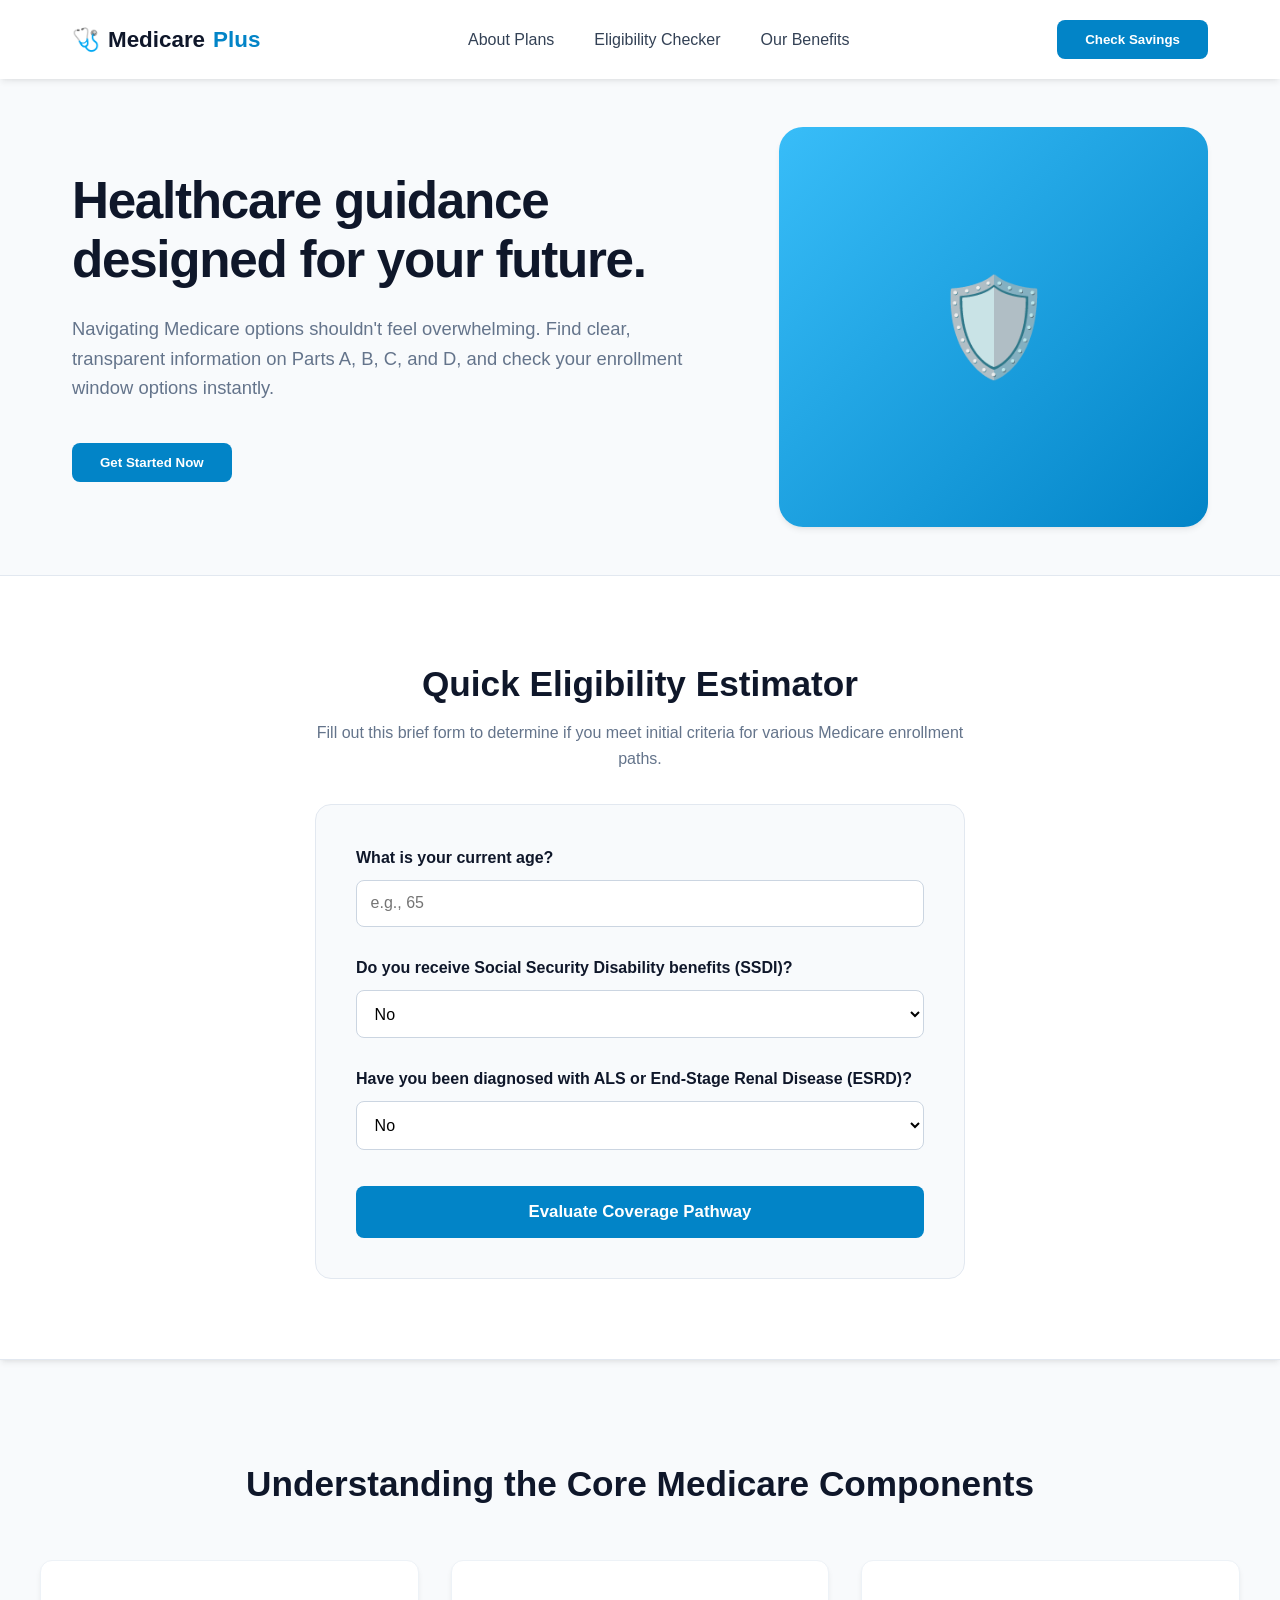
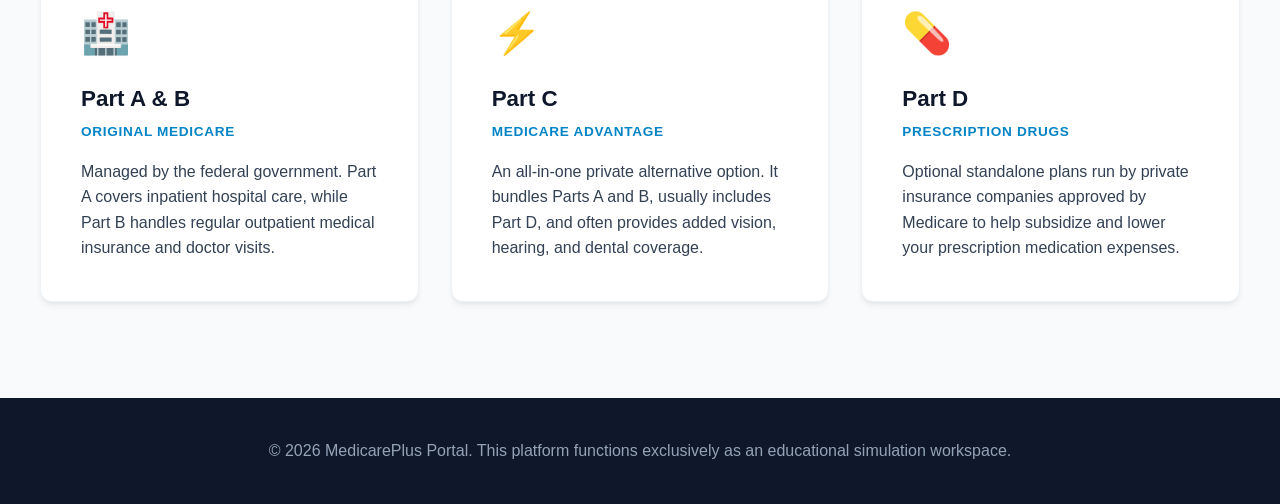
==== index.html @ ae429a63 "feat:initial medicare.pk project setup" ====
<!DOCTYPE html>
<html lang="en">
<head>
    <meta charset="UTF-8">
    <meta name="viewport" content="width=device-width, initial-scale=1.0">
    <title>MedicarePlus | Modern Healthcare Guidance</title>
    <link rel="stylesheet" href="./css/style.css">
</head>
<body>

    <header>
        <div class="nav-container">
            <div class="logo">
                <span class="icon">🩺</span> Medicare<span class="blue-text">Plus</span>
            </div>
            <nav>
                <ul class="nav-links">
                    <li><a href="#about">About Plans</a></li>
                    <li><a href="#checker">Eligibility Checker</a></li>
                    <li><a href="#services">Our Benefits</a></li>
                </ul>
            </nav>
            <button class="cta-btn header-btn" id="navCtaBtn">Check Savings</button>
        </div>
    </header>

    <main>
        <section class="hero" id="about">
            <div class="hero-container">
                <div class="hero-content">
                    <h1>Healthcare guidance designed for your future.</h1>
                    <p>Navigating Medicare options shouldn't feel overwhelming. Find clear, transparent information on Parts A, B, C, and D, and check your enrollment window options instantly.</p>
                    <button class="cta-btn" id="heroCtaBtn">Get Started Now</button>
                </div>
                <div class="hero-image-pane">
                    <div class="abstract-shield">🛡️</div>
                </div>
            </div>
        </section>

        <section class="checker-section" id="checker">
            <div class="container-sm">
                <h2>Quick Eligibility Estimator</h2>
                <p class="subtitle">Fill out this brief form to determine if you meet initial criteria for various Medicare enrollment paths.</p>
                
                <div class="form-card">
                    <form id="medicareForm">
                        <div class="form-group">
                            <label for="age">What is your current age?</label>
                            <input type="number" id="age" required min="1" max="120" placeholder="e.g., 65">
                        </div>
                        
                        <div class="form-group">
                            <label for="disability">Do you receive Social Security Disability benefits (SSDI)?</label>
                            <select id="disability">
                                <option value="no">No</option>
                                <option value="yes">Yes, for 24+ months</option>
                                <option value="recent">Yes, but less than 24 months</option>
                            </select>
                        </div>

                        <div class="form-group">
                            <label for="condition">Have you been diagnosed with ALS or End-Stage Renal Disease (ESRD)?</label>
                            <select id="condition">
                                <option value="no">No</option>
                                <option value="yes">Yes</option>
                            </select>
                        </div>

                        <button type="submit" class="cta-btn submit-btn">Evaluate Coverage Pathway</button>
                    </form>

                    <div id="resultBox" class="result-box"></div>
                </div>
            </div>
        </section>

        <section class="services" id="services">
            <div class="container">
                <h2 class="section-title">Understanding the Core Medicare Components</h2>
                <div class="services-grid">
                    <div class="card">
                        <div class="card-icon">🏥</div>
                        <h3>Part A & B</h3>
                        <p class="card-tag">Original Medicare</p>
                        <p>Managed by the federal government. Part A covers inpatient hospital care, while Part B handles regular outpatient medical insurance and doctor visits.</p>
                    </div>
                    <div class="card">
                        <div class="card-icon">⚡</div>
                        <h3>Part C</h3>
                        <p class="card-tag">Medicare Advantage</p>
                        <p>An all-in-one private alternative option. It bundles Parts A and B, usually includes Part D, and often provides added vision, hearing, and dental coverage.</p>
                    </div>
                    <div class="card">
                        <div class="card-icon">💊</div>
                        <h3>Part D</h3>
                        <p class="card-tag">Prescription Drugs</p>
                        <p>Optional standalone plans run by private insurance companies approved by Medicare to help subsidize and lower your prescription medication expenses.</p>
                    </div>
                </div>
            </div>
        </section>
    </main>

    <footer>
        <div class="footer-container">
            <p>&copy; 2026 MedicarePlus Portal. This platform functions exclusively as an educational simulation workspace.</p>
        </div>
    </footer>

    <script src="./js/main.js"></script>
</body>
</html>
---- css/style.css ----
/* Custom Global Properties */
:root {
    --primary: #0284c7;
    --primary-dark: #0369a1;
    --secondary: #0f172a;
    --accent: #38bdf8;
    --bg-light: #f8fafc;
    --white: #ffffff;
    --text-main: #334155;
    --text-muted: #64748b;
    --shadow: 0 4px 6px -1px rgba(0,0,0,0.07), 0 2px 4px -2px rgba(0,0,0,0.05);
    --transition: all 0.25s cubic-bezier(0.4, 0, 0.2, 1);
}

* {
    margin: 0;
    padding: 0;
    box-sizing: border-box;
    font-family: -apple-system, BlinkMacSystemFont, "Segoe UI", Roboto, Helvetica, Arial, sans-serif;
}

body {
    background-color: var(--bg-light);
    color: var(--text-main);
    line-height: 1.6;
    scroll-behavior: smooth;
}

/* Header & Navigation Layout */
header {
    background: var(--white);
    box-shadow: var(--shadow);
    position: sticky;
    top: 0;
    z-index: 1000;
}

.nav-container {
    max-width: 1200px;
    margin: 0 auto;
    display: flex;
    justify-content: space-between;
    align-items: center;
    padding: 1.25rem 2rem;
}

.logo {
    font-size: 1.4rem;
    font-weight: 700;
    color: var(--secondary);
    display: flex;
    align-items: center;
    gap: 0.5rem;
}

.blue-text {
    color: var(--primary);
}

.nav-links {
    display: flex;
    gap: 2.5rem;
    list-style: none;
}

.nav-links a {
    text-decoration: none;
    color: var(--text-main);
    font-weight: 500;
    transition: var(--transition);
}

.nav-links a:hover {
    color: var(--primary);
}

/* Button UI Definitions */
.cta-btn {
    background: var(--primary);
    color: var(--white);
    padding: 0.75rem 1.75rem;
    border-radius: 8px;
    text-decoration: none;
    font-weight: 600;
    transition: var(--transition);
    border: none;
    cursor: pointer;
}

.cta-btn:hover {
    background: var(--primary-dark);
    transform: translateY(-1px);
}

/* Hero Section Structural Grid */
.hero {
    max-width: 1200px;
    margin: 3rem auto;
    padding: 0 2rem;
}

.hero-container {
    display: grid;
    grid-template-columns: 1.2fr 0.8fr;
    gap: 4rem;
    align-items: center;
}

.hero-content h1 {
    font-size: 3.2rem;
    color: var(--secondary);
    line-height: 1.15;
    margin-bottom: 1.5rem;
    letter-spacing: -0.025em;
}

.hero-content p {
    font-size: 1.15rem;
    color: var(--text-muted);
    margin-bottom: 2.5rem;
}

.hero-image-pane {
    background: linear-gradient(135deg, var(--accent), var(--primary));
    border-radius: 24px;
    height: 400px;
    display: flex;
    justify-content: center;
    align-items: center;
    box-shadow: var(--shadow);
}

.abstract-shield {
    font-size: 6rem;
    user-select: none;
}

/* Tool Section Style Elements */
.checker-section {
    background: var(--white);
    padding: 5rem 2rem;
    box-shadow: var(--shadow);
    border-top: 1px solid #e2e8f0;
    border-bottom: 1px solid #e2e8f0;
}

.container-sm {
    max-width: 650px;
    margin: 0 auto;
    text-align: center;
}

.container-sm h2 {
    font-size: 2.2rem;
    color: var(--secondary);
    margin-bottom: 0.5rem;
}

.subtitle {
    color: var(--text-muted);
    margin-bottom: 2rem;
}

.form-card {
    background: var(--bg-light);
    padding: 2.5rem;
    border-radius: 16px;
    text-align: left;
    border: 1px solid #e2e8f0;
}

.form-group {
    margin-bottom: 1.75rem;
}

.form-group label {
    display: block;
    margin-bottom: 0.6rem;
    font-weight: 600;
    color: var(--secondary);
}

.form-group select, .form-group input {
    width: 100%;
    padding: 0.85rem;
    border: 1px solid #cbd5e1;
    border-radius: 8px;
    font-size: 1rem;
    background: var(--white);
    outline: none;
    transition: var(--transition);
}

.form-group select:focus, .form-group input:focus {
    border-color: var(--primary);
    box-shadow: 0 0 0 3px rgba(2, 132, 199, 0.15);
}

.submit-btn {
    width: 100%;
    padding: 1rem;
    font-size: 1.05rem;
    margin-top: 0.5rem;
}

/* Result Notifications */
.result-box {
    margin-top: 2rem;
    padding: 1.25rem;
    border-radius: 8px;
    display: none;
    font-size: 0.95rem;
    line-height: 1.5;
}

.result-success {
    background: #f0fdf4;
    color: #14532d;
    border-left: 4px solid #22c55e;
}

.result-notice {
    background: #fffbeb;
    color: #78350f;
    border-left: 4px solid #f59e0b;
}

/* Product Informational Display Card Components */
.services {
    padding: 6rem 2rem;
}

.container {
    max-width: 1200px;
    margin: 0 auto;
}

.section-title {
    text-align: center;
    font-size: 2.2rem;
    color: var(--secondary);
    margin-bottom: 3rem;
}

.services-grid {
    display: grid;
    grid-template-columns: repeat(auto-fit, minmax(300px, 1fr));
    gap: 2rem;
}

.card {
    background: var(--white);
    padding: 2.5rem;
    border-radius: 12px;
    box-shadow: var(--shadow);
    transition: var(--transition);
    border: 1px solid #edf2f7;
}

.card:hover {
    transform: translateY(-4px);
    box-shadow: 0 10px 15px -3px rgba(0,0,0,0.05);
}

.card-icon {
    font-size: 2.5rem;
    margin-bottom: 1rem;
}

.card h3 {
    font-size: 1.4rem;
    color: var(--secondary);
    margin-bottom: 0.25rem;
}

.card-tag {
    font-size: 0.85rem;
    font-weight: 600;
    color: var(--primary);
    text-transform: uppercase;
    letter-spacing: 0.05em;
    margin-bottom: 1rem;
}

/* Base Footer Section */
footer {
    background: var(--secondary);
    color: #94a3b8;
    text-align: center;
    padding: 2.5rem 2rem;
}

/* Media Query Responsiveness Rules */
@media (max-width: 900px) {
    .hero-container {
        grid-template-columns: 1fr;
        text-align: center;
    }
    .hero-image-pane {
        height: 280px;
        order: -1;
    }
    .hero-content h1 {
        font-size: 2.5rem;
    }
}

@media (max-width: 650px) {
    .nav-links, .header-btn {
        display: none;
    }
}
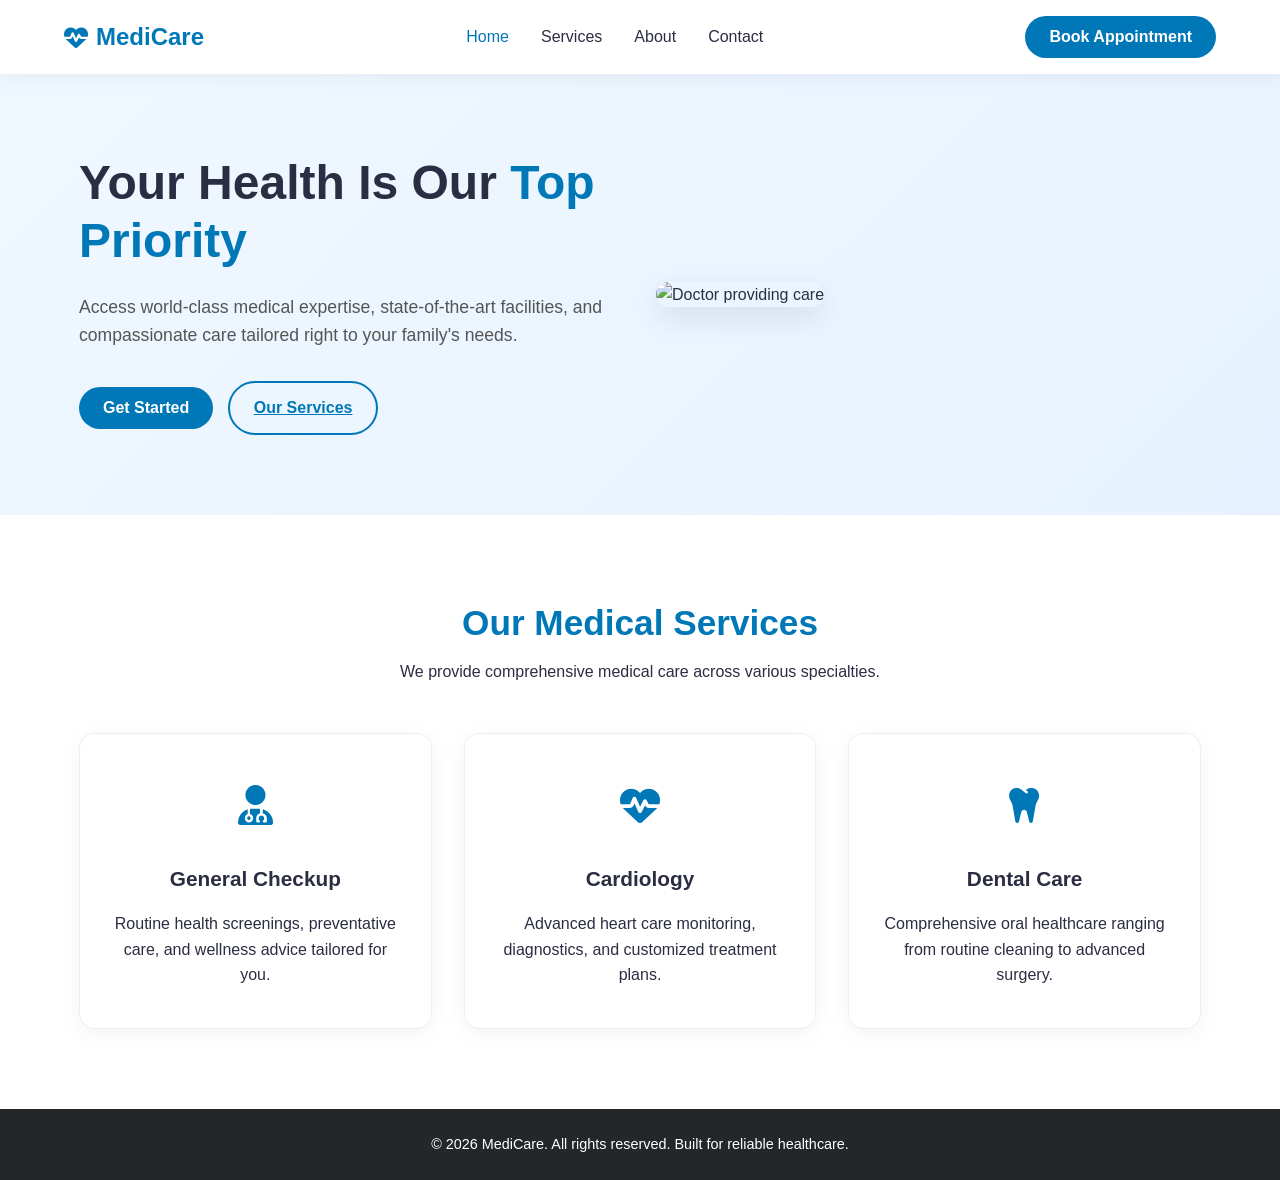
==== commit 9c433c82: "feat: completely updated website design and code" ====
--- a/index.html
+++ b/index.html
@@ -3,111 +3,118 @@
 <head>
     <meta charset="UTF-8">
     <meta name="viewport" content="width=device-width, initial-scale=1.0">
-    <title>MedicarePlus | Modern Healthcare Guidance</title>
+    <title>MediCare | Modern Healthcare Services</title>
     <link rel="stylesheet" href="./css/style.css">
+    <link rel="stylesheet" href="https://cdnjs.cloudflare.com/ajax/libs/font-awesome/6.4.0/css/all.min.css">
 </head>
 <body>
 
     <header>
-        <div class="nav-container">
+        <div class="navbar container">
             <div class="logo">
-                <span class="icon">🩺</span> Medicare<span class="blue-text">Plus</span>
+                <i class="fa-solid fa-heart-pulse"></i> <span>MediCare</span>
             </div>
             <nav>
                 <ul class="nav-links">
-                    <li><a href="#about">About Plans</a></li>
-                    <li><a href="#checker">Eligibility Checker</a></li>
-                    <li><a href="#services">Our Benefits</a></li>
+                    <li><a href="#home" class="active">Home</a></li>
+                    <li><a href="#services">Services</a></li>
+                    <li><a href="#about">About</a></li>
+                    <li><a href="#contact">Contact</a></li>
                 </ul>
             </nav>
-            <button class="cta-btn header-btn" id="navCtaBtn">Check Savings</button>
+            <button class="btn btn-primary open-modal-btn">Book Appointment</button>
+            <div class="menu-toggle" id="mobile-menu">
+                <i class="fa-solid fa-bars"></i>
+            </div>
         </div>
     </header>
 
-    <main>
-        <section class="hero" id="about">
-            <div class="hero-container">
-                <div class="hero-content">
-                    <h1>Healthcare guidance designed for your future.</h1>
-                    <p>Navigating Medicare options shouldn't feel overwhelming. Find clear, transparent information on Parts A, B, C, and D, and check your enrollment window options instantly.</p>
-                    <button class="cta-btn" id="heroCtaBtn">Get Started Now</button>
-                </div>
-                <div class="hero-image-pane">
-                    <div class="abstract-shield">🛡️</div>
+    <section id="home" class="hero">
+        <div class="container hero-grid">
+            <div class="hero-text">
+                <h1>Your Health Is Our <span class="highlight">Top Priority</span></h1>
+                <p>Access world-class medical expertise, state-of-the-art facilities, and compassionate care tailored right to your family's needs.</p>
+                <div class="hero-btns">
+                    <button class="btn btn-primary open-modal-btn">Get Started</button>
+                    <a href="#services" class="btn btn-secondary">Our Services</a>
                 </div>
             </div>
-        </section>
+            <div class="hero-image">
+                <img src="https://images.unsplash.com/photo-1576091160550-2173dba999ef?auto=format&fit=crop&w=600&q=80" alt="Doctor providing care">
+            </div>
+        </div>
+    </section>
 
-        <section class="checker-section" id="checker">
-            <div class="container-sm">
-                <h2>Quick Eligibility Estimator</h2>
-                <p class="subtitle">Fill out this brief form to determine if you meet initial criteria for various Medicare enrollment paths.</p>
-                
-                <div class="form-card">
-                    <form id="medicareForm">
-                        <div class="form-group">
-                            <label for="age">What is your current age?</label>
-                            <input type="number" id="age" required min="1" max="120" placeholder="e.g., 65">
-                        </div>
-                        
-                        <div class="form-group">
-                            <label for="disability">Do you receive Social Security Disability benefits (SSDI)?</label>
-                            <select id="disability">
-                                <option value="no">No</option>
-                                <option value="yes">Yes, for 24+ months</option>
-                                <option value="recent">Yes, but less than 24 months</option>
-                            </select>
-                        </div>
-
-                        <div class="form-group">
-                            <label for="condition">Have you been diagnosed with ALS or End-Stage Renal Disease (ESRD)?</label>
-                            <select id="condition">
-                                <option value="no">No</option>
-                                <option value="yes">Yes</option>
-                            </select>
-                        </div>
-
-                        <button type="submit" class="cta-btn submit-btn">Evaluate Coverage Pathway</button>
-                    </form>
-
-                    <div id="resultBox" class="result-box"></div>
+    <section id="services" class="services">
+        <div class="container">
+            <div class="section-title">
+                <h2>Our Medical Services</h2>
+                <p>We provide comprehensive medical care across various specialties.</p>
+            </div>
+            <div class="services-grid">
+                <div class="service-card">
+                    <div class="icon-box"><i class="fa-solid fa-user-doctor"></i></div>
+                    <h3>General Checkup</h3>
+                    <p>Routine health screenings, preventative care, and wellness advice tailored for you.</p>
+                </div>
+                <div class="service-card">
+                    <div class="icon-box"><i class="fa-solid fa-heart-pulse"></i></div>
+                    <h3>Cardiology</h3>
+                    <p>Advanced heart care monitoring, diagnostics, and customized treatment plans.</p>
+                </div>
+                <div class="service-card">
+                    <div class="icon-box"><i class="fa-solid fa-tooth"></i></div>
+                    <h3>Dental Care</h3>
+                    <p>Comprehensive oral healthcare ranging from routine cleaning to advanced surgery.</p>
                 </div>
             </div>
-        </section>
+        </div>
+    </section>
 
-        <section class="services" id="services">
-            <div class="container">
-                <h2 class="section-title">Understanding the Core Medicare Components</h2>
-                <div class="services-grid">
-                    <div class="card">
-                        <div class="card-icon">🏥</div>
-                        <h3>Part A & B</h3>
-                        <p class="card-tag">Original Medicare</p>
-                        <p>Managed by the federal government. Part A covers inpatient hospital care, while Part B handles regular outpatient medical insurance and doctor visits.</p>
-                    </div>
-                    <div class="card">
-                        <div class="card-icon">⚡</div>
-                        <h3>Part C</h3>
-                        <p class="card-tag">Medicare Advantage</p>
-                        <p>An all-in-one private alternative option. It bundles Parts A and B, usually includes Part D, and often provides added vision, hearing, and dental coverage.</p>
-                    </div>
-                    <div class="card">
-                        <div class="card-icon">💊</div>
-                        <h3>Part D</h3>
-                        <p class="card-tag">Prescription Drugs</p>
-                        <p>Optional standalone plans run by private insurance companies approved by Medicare to help subsidize and lower your prescription medication expenses.</p>
-                    </div>
+    <div class="modal-overlay" id="appointment-modal">
+        <div class="modal">
+            <div class="modal-header">
+                <h3>Book an Appointment</h3>
+                <button class="close-modal-btn">&times;</button>
+            </div>
+            <form id="appointment-form" class="modal-form">
+                <div class="form-group">
+                    <label for="name">Full Name</label>
+                    <input type="text" id="name" required placeholder="John Doe">
                 </div>
-            </div>
-        </section>
-    </main>
+                <div class="form-group">
+                    <label for="email">Email Address</label>
+                    <input type="email" id="email" required placeholder="john@example.com">
+                </div>
+                <div class="form-group">
+                    <label for="department">Select Department</label>
+                    <select id="department" required>
+                        <option value="">-- Choose a Department --</option>
+                        <option value="general">General Checkup</option>
+                        <option value="cardiology">Cardiology</option>
+                        <option value="dental">Dental Care</option>
+                    </select>
+                </div>
+                <div class="form-group">
+                    <label for="date">Preferred Date</label>
+                    <input type="date" id="date" required>
+                </div>
+                <button type="submit" class="btn btn-primary btn-block">Confirm Booking</button>
+            </form>
+        </div>
+    </div>
 
     <footer>
-        <div class="footer-container">
-            <p>&copy; 2026 MedicarePlus Portal. This platform functions exclusively as an educational simulation workspace.</p>
+        <div class="container footer-content">
+            <p>&copy; 2026 MediCare. All rights reserved. Built for reliable healthcare.</p>
         </div>
     </footer>
 
     <script src="./js/main.js"></script>
 </body>
-</html>+</html>
+
+
+
+
+
--- a/css/style.css
+++ b/css/style.css
@@ -1,245 +1,174 @@
-/* Custom Global Properties */
+/* --- Global Styles & Variables --- */
 :root {
-    --primary: #0284c7;
-    --primary-dark: #0369a1;
-    --secondary: #0f172a;
-    --accent: #38bdf8;
-    --bg-light: #f8fafc;
+    --primary-color: #0077b6;
+    --primary-hover: #03045e;
+    --secondary-color: #90e0ef;
+    --text-color: #2b2d42;
+    --light-bg: #f8f9fa;
     --white: #ffffff;
-    --text-main: #334155;
-    --text-muted: #64748b;
-    --shadow: 0 4px 6px -1px rgba(0,0,0,0.07), 0 2px 4px -2px rgba(0,0,0,0.05);
-    --transition: all 0.25s cubic-bezier(0.4, 0, 0.2, 1);
+    --transition: all 0.3s ease;
+    --box-shadow: 0 4px 20px rgba(0, 0, 0, 0.05);
 }
 
 * {
     margin: 0;
     padding: 0;
     box-sizing: border-box;
-    font-family: -apple-system, BlinkMacSystemFont, "Segoe UI", Roboto, Helvetica, Arial, sans-serif;
+}
+
+html {
+    scroll-behavior: smooth;
 }
 
 body {
-    background-color: var(--bg-light);
-    color: var(--text-main);
+    font-family: 'Segoe UI', Tahoma, Geneva, Verdana, sans-serif;
+    color: var(--text-color);
     line-height: 1.6;
-    scroll-behavior: smooth;
-}
-
-/* Header & Navigation Layout */
+    background-color: var(--white);
+}
+
+.container {
+    width: 90%;
+    max-width: 1200px;
+    margin: 0 auto;
+    padding: 0 15px;
+}
+
+/* --- Buttons --- */
+.btn {
+    display: inline-block;
+    padding: 0.75rem 1.5rem;
+    font-size: 1rem;
+    font-weight: 600;
+    border-radius: 30px;
+    border: none;
+    cursor: pointer;
+    transition: var(--transition);
+}
+
+.btn-primary {
+    background-color: var(--primary-color);
+    color: var(--white);
+}
+
+.btn-primary:hover {
+    background-color: var(--primary-hover);
+}
+
+.btn-secondary {
+    background-color: transparent;
+    color: var(--primary-color);
+    border: 2px solid var(--primary-color);
+    margin-left: 10px;
+}
+
+.btn-secondary:hover {
+    background-color: var(--primary-color);
+    color: var(--white);
+}
+
+.btn-block {
+    width: 100%;
+    margin-top: 10px;
+}
+
+/* --- Header & Navigation --- */
 header {
-    background: var(--white);
-    box-shadow: var(--shadow);
+    background-color: var(--white);
+    box-shadow: var(--box-shadow);
     position: sticky;
     top: 0;
     z-index: 1000;
 }
 
-.nav-container {
-    max-width: 1200px;
-    margin: 0 auto;
+.navbar {
     display: flex;
     justify-content: space-between;
     align-items: center;
-    padding: 1.25rem 2rem;
+    padding: 1rem 0;
 }
 
 .logo {
-    font-size: 1.4rem;
+    font-size: 1.5rem;
     font-weight: 700;
-    color: var(--secondary);
-    display: flex;
-    align-items: center;
-    gap: 0.5rem;
-}
-
-.blue-text {
-    color: var(--primary);
+    color: var(--primary-color);
+    display: flex;
+    align-items: center;
+    gap: 8px;
 }
 
 .nav-links {
     display: flex;
-    gap: 2.5rem;
     list-style: none;
+    gap: 2rem;
 }
 
 .nav-links a {
     text-decoration: none;
-    color: var(--text-main);
+    color: var(--text-color);
     font-weight: 500;
     transition: var(--transition);
 }
 
-.nav-links a:hover {
-    color: var(--primary);
-}
-
-/* Button UI Definitions */
-.cta-btn {
-    background: var(--primary);
-    color: var(--white);
-    padding: 0.75rem 1.75rem;
-    border-radius: 8px;
-    text-decoration: none;
-    font-weight: 600;
-    transition: var(--transition);
-    border: none;
+.nav-links a:hover, .nav-links a.active {
+    color: var(--primary-color);
+}
+
+.menu-toggle {
+    display: none;
+    font-size: 1.5rem;
     cursor: pointer;
 }
 
-.cta-btn:hover {
-    background: var(--primary-dark);
-    transform: translateY(-1px);
-}
-
-/* Hero Section Structural Grid */
+/* --- Hero Section --- */
 .hero {
-    max-width: 1200px;
-    margin: 3rem auto;
-    padding: 0 2rem;
-}
-
-.hero-container {
+    background: linear-gradient(135deg, #f0f8ff 0%, #e6f2ff 100%);
+    padding: 5rem 0;
+}
+
+.hero-grid {
     display: grid;
-    grid-template-columns: 1.2fr 0.8fr;
-    gap: 4rem;
-    align-items: center;
-}
-
-.hero-content h1 {
-    font-size: 3.2rem;
-    color: var(--secondary);
-    line-height: 1.15;
+    grid-template-columns: 1fr 1fr;
+    align-items: center;
+    gap: 2rem;
+}
+
+.hero-text h1 {
+    font-size: 3rem;
+    line-height: 1.2;
     margin-bottom: 1.5rem;
-    letter-spacing: -0.025em;
-}
-
-.hero-content p {
-    font-size: 1.15rem;
-    color: var(--text-muted);
-    margin-bottom: 2.5rem;
-}
-
-.hero-image-pane {
-    background: linear-gradient(135deg, var(--accent), var(--primary));
-    border-radius: 24px;
-    height: 400px;
-    display: flex;
-    justify-content: center;
-    align-items: center;
-    box-shadow: var(--shadow);
-}
-
-.abstract-shield {
-    font-size: 6rem;
-    user-select: none;
-}
-
-/* Tool Section Style Elements */
-.checker-section {
-    background: var(--white);
-    padding: 5rem 2rem;
-    box-shadow: var(--shadow);
-    border-top: 1px solid #e2e8f0;
-    border-bottom: 1px solid #e2e8f0;
-}
-
-.container-sm {
-    max-width: 650px;
-    margin: 0 auto;
-    text-align: center;
-}
-
-.container-sm h2 {
-    font-size: 2.2rem;
-    color: var(--secondary);
-    margin-bottom: 0.5rem;
-}
-
-.subtitle {
-    color: var(--text-muted);
+}
+
+.hero-text .highlight {
+    color: var(--primary-color);
+}
+
+.hero-text p {
+    font-size: 1.1rem;
     margin-bottom: 2rem;
-}
-
-.form-card {
-    background: var(--bg-light);
-    padding: 2.5rem;
-    border-radius: 16px;
-    text-align: left;
-    border: 1px solid #e2e8f0;
-}
-
-.form-group {
-    margin-bottom: 1.75rem;
-}
-
-.form-group label {
-    display: block;
-    margin-bottom: 0.6rem;
-    font-weight: 600;
-    color: var(--secondary);
-}
-
-.form-group select, .form-group input {
+    color: #555;
+}
+
+.hero-image img {
     width: 100%;
-    padding: 0.85rem;
-    border: 1px solid #cbd5e1;
-    border-radius: 8px;
-    font-size: 1rem;
-    background: var(--white);
-    outline: none;
-    transition: var(--transition);
-}
-
-.form-group select:focus, .form-group input:focus {
-    border-color: var(--primary);
-    box-shadow: 0 0 0 3px rgba(2, 132, 199, 0.15);
-}
-
-.submit-btn {
-    width: 100%;
-    padding: 1rem;
-    font-size: 1.05rem;
-    margin-top: 0.5rem;
-}
-
-/* Result Notifications */
-.result-box {
-    margin-top: 2rem;
-    padding: 1.25rem;
-    border-radius: 8px;
-    display: none;
-    font-size: 0.95rem;
-    line-height: 1.5;
-}
-
-.result-success {
-    background: #f0fdf4;
-    color: #14532d;
-    border-left: 4px solid #22c55e;
-}
-
-.result-notice {
-    background: #fffbeb;
-    color: #78350f;
-    border-left: 4px solid #f59e0b;
-}
-
-/* Product Informational Display Card Components */
+    border-radius: 20px;
+    box-shadow: 0 10px 30px rgba(0, 0, 0, 0.1);
+}
+
+/* --- Services Section --- */
 .services {
-    padding: 6rem 2rem;
-}
-
-.container {
-    max-width: 1200px;
-    margin: 0 auto;
+    padding: 5rem 0;
 }
 
 .section-title {
     text-align: center;
+    margin-bottom: 3rem;
+}
+
+.section-title h2 {
     font-size: 2.2rem;
-    color: var(--secondary);
-    margin-bottom: 3rem;
+    color: var(--primary-color);
+    margin-bottom: 0.5rem;
 }
 
 .services-grid {
@@ -248,65 +177,138 @@
     gap: 2rem;
 }
 
-.card {
-    background: var(--white);
-    padding: 2.5rem;
-    border-radius: 12px;
-    box-shadow: var(--shadow);
+.service-card {
+    background-color: var(--white);
+    padding: 2.5rem 2rem;
+    border-radius: 15px;
+    box-shadow: var(--box-shadow);
+    text-align: center;
     transition: var(--transition);
-    border: 1px solid #edf2f7;
-}
-
-.card:hover {
-    transform: translateY(-4px);
-    box-shadow: 0 10px 15px -3px rgba(0,0,0,0.05);
-}
-
-.card-icon {
+    border: 1px solid #eee;
+}
+
+.service-card:hover {
+    transform: translateY(-5px);
+    border-color: var(--primary-color);
+}
+
+.icon-box {
     font-size: 2.5rem;
+    color: var(--primary-color);
+    margin-bottom: 1.5rem;
+}
+
+.service-card h3 {
     margin-bottom: 1rem;
-}
-
-.card h3 {
-    font-size: 1.4rem;
-    color: var(--secondary);
-    margin-bottom: 0.25rem;
-}
-
-.card-tag {
-    font-size: 0.85rem;
-    font-weight: 600;
-    color: var(--primary);
-    text-transform: uppercase;
-    letter-spacing: 0.05em;
-    margin-bottom: 1rem;
-}
-
-/* Base Footer Section */
+    font-size: 1.3rem;
+}
+
+/* --- Modal Layout --- */
+.modal-overlay {
+    position: fixed;
+    top: 0;
+    left: 0;
+    width: 100%;
+    height: 100%;
+    background-color: rgba(0, 0, 0, 0.5);
+    display: flex;
+    justify-content: center;
+    align-items: center;
+    opacity: 0;
+    pointer-events: none;
+    transition: opacity 0.3s ease;
+    z-index: 2000;
+}
+
+.modal-overlay.active {
+    opacity: 1;
+    pointer-events: auto;
+}
+
+.modal {
+    background-color: var(--white);
+    padding: 2rem;
+    border-radius: 15px;
+    width: 90%;
+    max-width: 500px;
+    box-shadow: 0 10px 30px rgba(0,0,0,0.3);
+    transform: scale(0.8);
+    transition: transform 0.3s ease;
+}
+
+.modal-overlay.active .modal {
+    transform: scale(1);
+}
+
+.modal-header {
+    display: flex;
+    justify-content: space-between;
+    align-items: center;
+    margin-bottom: 1.5rem;
+    border-bottom: 1px solid #eee;
+    padding-bottom: 0.5rem;
+}
+
+.close-modal-btn {
+    background: none;
+    border: none;
+    font-size: 2rem;
+    cursor: pointer;
+    color: #aaa;
+}
+
+.close-modal-btn:hover {
+    color: var(--text-color);
+}
+
+.form-group {
+    margin-bottom: 1.2rem;
+}
+
+.form-group label {
+    display: block;
+    margin-bottom: 0.5rem;
+    font-weight: 500;
+}
+
+.form-group input, .form-group select {
+    width: 100%;
+    padding: 0.75rem;
+    border: 1px solid #ccc;
+    border-radius: 8px;
+    font-size: 1rem;
+}
+
+/* --- Footer --- */
 footer {
-    background: var(--secondary);
-    color: #94a3b8;
+    background-color: #23272a;
+    color: var(--white);
     text-align: center;
-    padding: 2.5rem 2rem;
-}
-
-/* Media Query Responsiveness Rules */
-@media (max-width: 900px) {
-    .hero-container {
+    padding: 1.5rem 0;
+    font-size: 0.9rem;
+}
+
+/* --- Mobile Responsiveness --- */
+@media (max-width: 768px) {
+    .nav-links {
+        display: none; /* Can be augmented with a dynamic class via JS for mobile menus */
+    }
+    .hero-grid {
         grid-template-columns: 1fr;
         text-align: center;
     }
-    .hero-image-pane {
-        height: 280px;
-        order: -1;
-    }
-    .hero-content h1 {
-        font-size: 2.5rem;
-    }
-}
-
-@media (max-width: 650px) {
-    .nav-links, .header-btn {
-        display: none;
-    }
-}+    .hero-text h1 {
+        font-size: 2.2rem;
+    }
+    header .btn {
+        display: none; /* Simplifies layout for mobile viewing */
+    }
+    .menu-toggle {
+        display: block;
+    }
+}
+
+
+
+
+
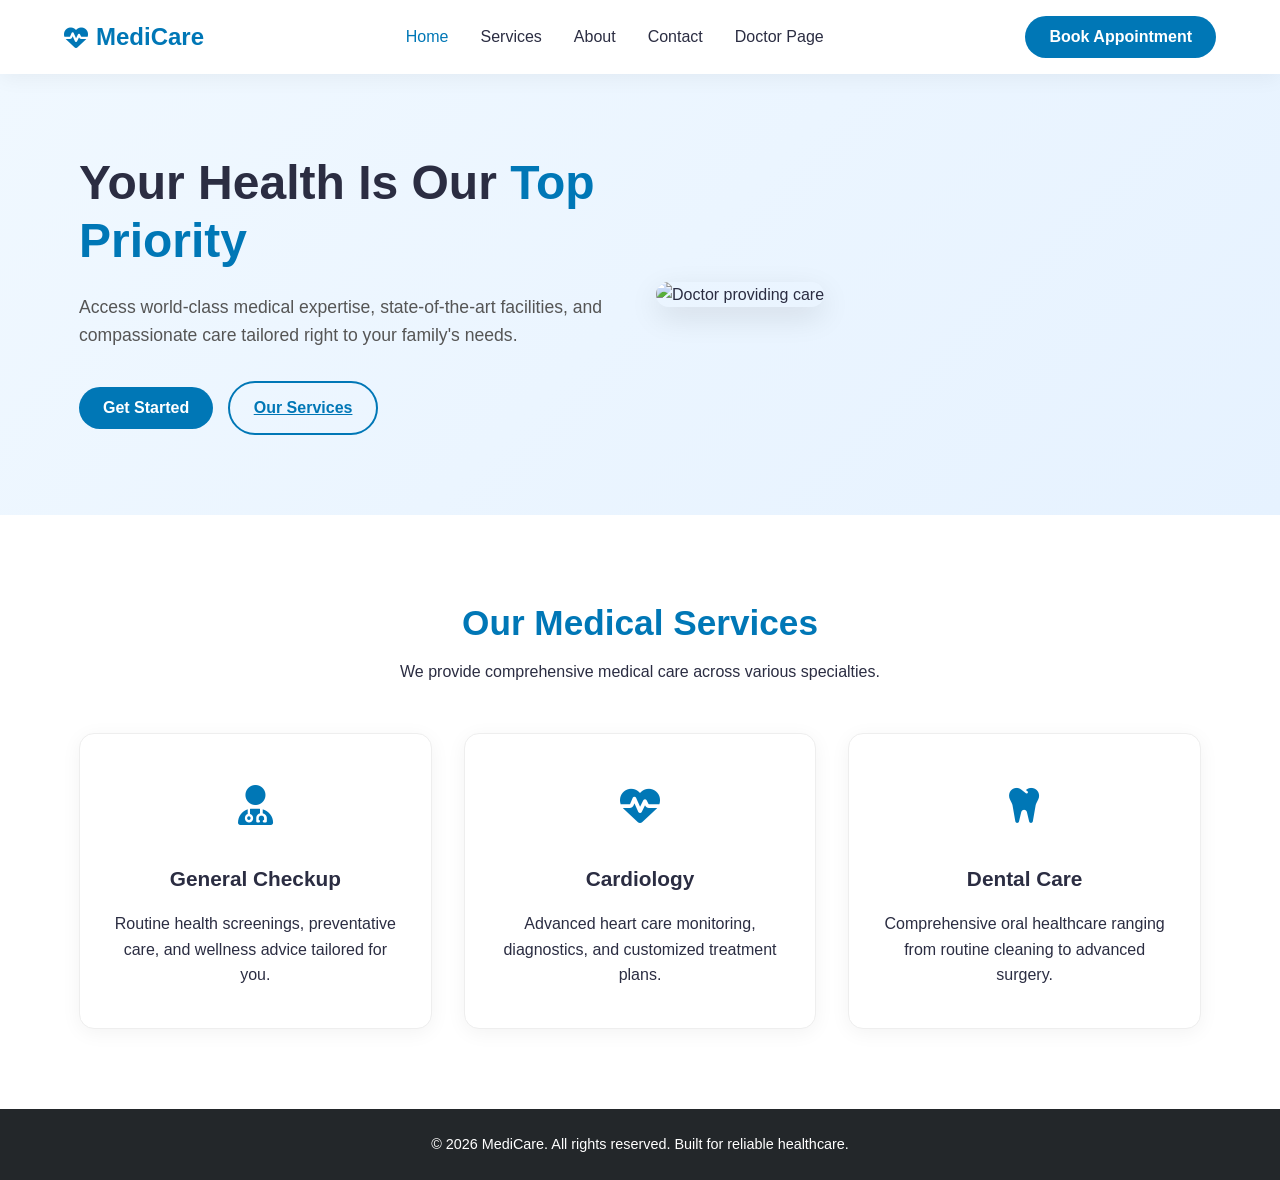
==== commit 766052cd: "update" ====
--- a/index.html
+++ b/index.html
@@ -20,6 +20,7 @@
                     <li><a href="#services">Services</a></li>
                     <li><a href="#about">About</a></li>
                     <li><a href="#contact">Contact</a></li>
+                    <li><a href="./doctors.html">Doctor Page</a></li>
                 </ul>
             </nav>
             <button class="btn btn-primary open-modal-btn">Book Appointment</button>
